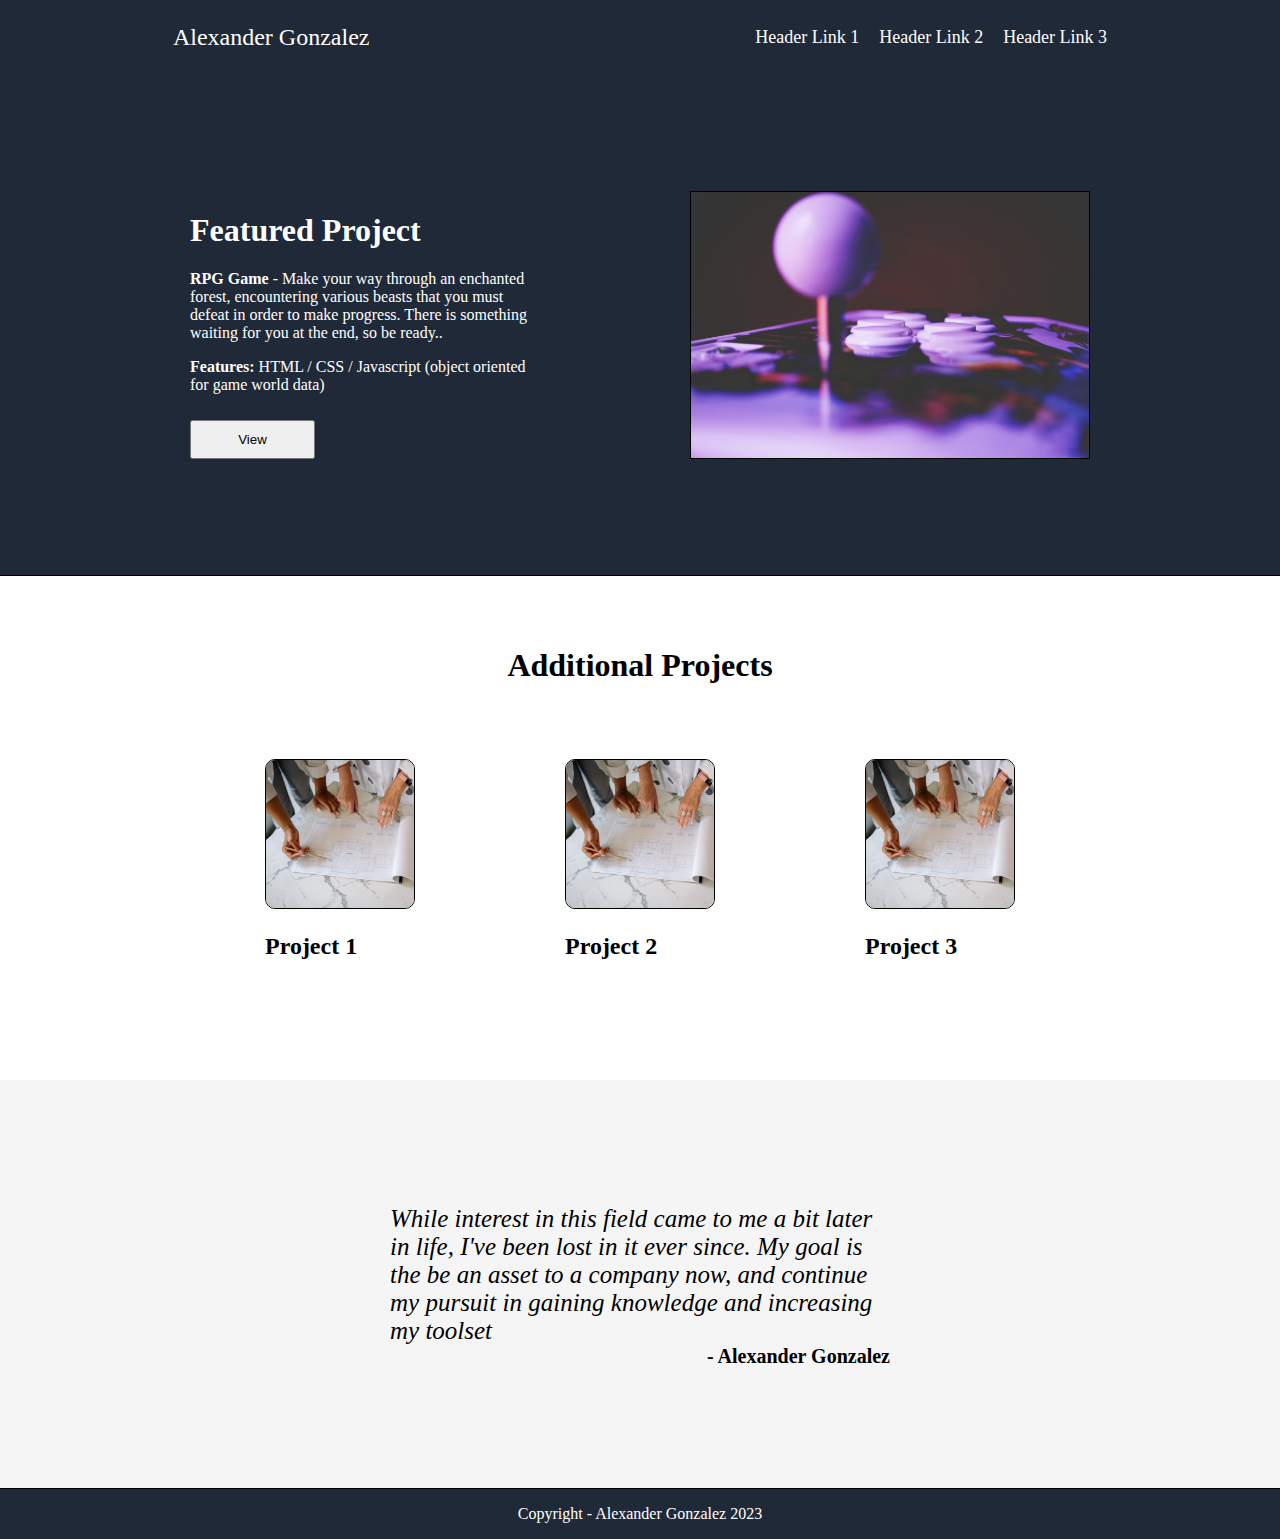
==== index.html @ 83e9dd3e "Finish Website Layout" ====
<!DOCTYPE html>
<html lang="en">
<head>
    <meta charset="UTF-8">
    <meta http-equiv="X-UA-Compatible" content="IE=edge">
    <meta name="viewport" content="width=device-width, initial-scale=1.0">
    <link rel="stylesheet" href="style.css">
    <title>Document</title>
</head>
<body>
    <header>
        <div class="header">
            <a href="#">Alexander Gonzalez</a>
            <ul>
                <li><a href="">Header Link 1</a></li>
                <li><a href="">Header Link 2</a></li>
                <li><a href="">Header Link 3</a></li>
            </ul>
        </div>
        <div class="banner">
            <div class="bannerLeft">
            <h1>Featured Project</h1>
            <p><strong>RPG Game</strong> - Make your way through an enchanted forest, encountering various beasts that you must defeat in order to make progress. There is something waiting for you at the end, so be ready..</p>
            <p><strong>Features:</strong> HTML / CSS / Javascript (object oriented for game world data)</p>
            <button><a href="">View</a></button> 
            </div>
            <div class="bannerRight">
                <img src="img/gameController.jpg">            
            </div>
        </div>
    </header>
    <div class="projectsContainer">
        <h1>Additional Projects</h1>
        <div class="projects">
            <div>
                <a href="#"><img src="/img/projects.jpg" alt=""></a>
                <h2>Project 1</h2>
            </div>
            <div>
                <a href="#"><img src="/img/projects.jpg" alt=""></a>
                <h2>Project 2</h2>
            </div>
            <div>
                <a href="#"><img src="/img/projects.jpg" alt=""></a>
                <h2>Project 3</h2>
            </div>
        </div>
    </div>
    <div class="goalsContainer">
        <div class="goals">
            <p class="goalsQuote">While interest in this field came to me a bit later in life, I've been lost in it ever since. My goal is the be an asset to a company now, and continue my pursuit in gaining knowledge and increasing my toolset</p>
            <p class="goalsQuoteAuthor">- Alexander Gonzalez</p>
        </div>
    </div>
    <footer>
        <p>Copyright - Alexander Gonzalez 2023</p>
    </footer>
</body>
</html>
---- style.css ----
html {
    box-sizing: border-box;
  }
  *, *:before, *:after {
    box-sizing: inherit;
}

a, li {
    text-decoration: none;
    list-style-type: none;
}

body {
    display: flex;
    flex-direction: column;
    margin: 0;
}

.header a, header li {
    color: white;
}

header {
    display: flex;
    flex-direction: column;
    flex: 1 1 100px;
    margin-bottom: 50px;
    border-bottom: 1px solid rgb(0, 0, 0);
}

.header {
    display: flex;
    flex: 0 0 75px;
    justify-content: space-around;
    align-items: center;
    background: #1f2937;
    font-size: 24px;
    color: white;
}

header ul {
    display: flex;
    gap: 20px;
    font-size: 18px;
    font: white;
}

.banner {
    display: flex;
    flex: 1 1 500px;
    padding: 0 100px;
    justify-content: center;
    align-items: center;
    background: #1f2937;
    height: 350px;
    color: white;
}

.bannerLeft {
    flex: 0 1 500px;
    padding: 10px 75px;
    min-width: 430px;
}

.bannerLeft button, .bannerLeft a {
    padding: 10px;
    margin-top: 10px;;
    width: 125px;
    color: black;
    text-align: center;
}    

.bannerRight {
    display: flex;
    flex: 0 3 250px;
    padding: 10px 75px;
}

.bannerRight img {
    flex: 1 1 300px;
    max-width: 400px;
    border: 1px solid black;
}

.projectsContainer {
    margin-bottom: 100px;
}

.projectsContainer h1 {
    text-align: center;
    margin-bottom: 75px;
}

.projects {
    display: flex;
    justify-content: center;
    flex-wrap: wrap;
    gap: 150px;
}

.projects a img {
    max-width: 150px;
    border-radius: 10px;
    border: 1px solid black;
}

.goalsContainer {
    display: flex;
    flex-direction: column;
    align-items: center;
    padding: 100px 0;
    background: #f5f5f5;
}

.goals {
    width: 500px;
}

.goalsQuote {
    width: 500px;
    margin-bottom: 0;
    font-size: 25px;
    font-style: italic;
}

.goalsQuoteAuthor {
    margin-top: 0;
    font-size: 20px;
    font-weight: bold;
    text-align: right;
}

footer {
    display: flex;
    justify-content: center;
    background: #1f2937;
    border-top: 1px solid rgb(0, 0, 0);
    color: white;
}
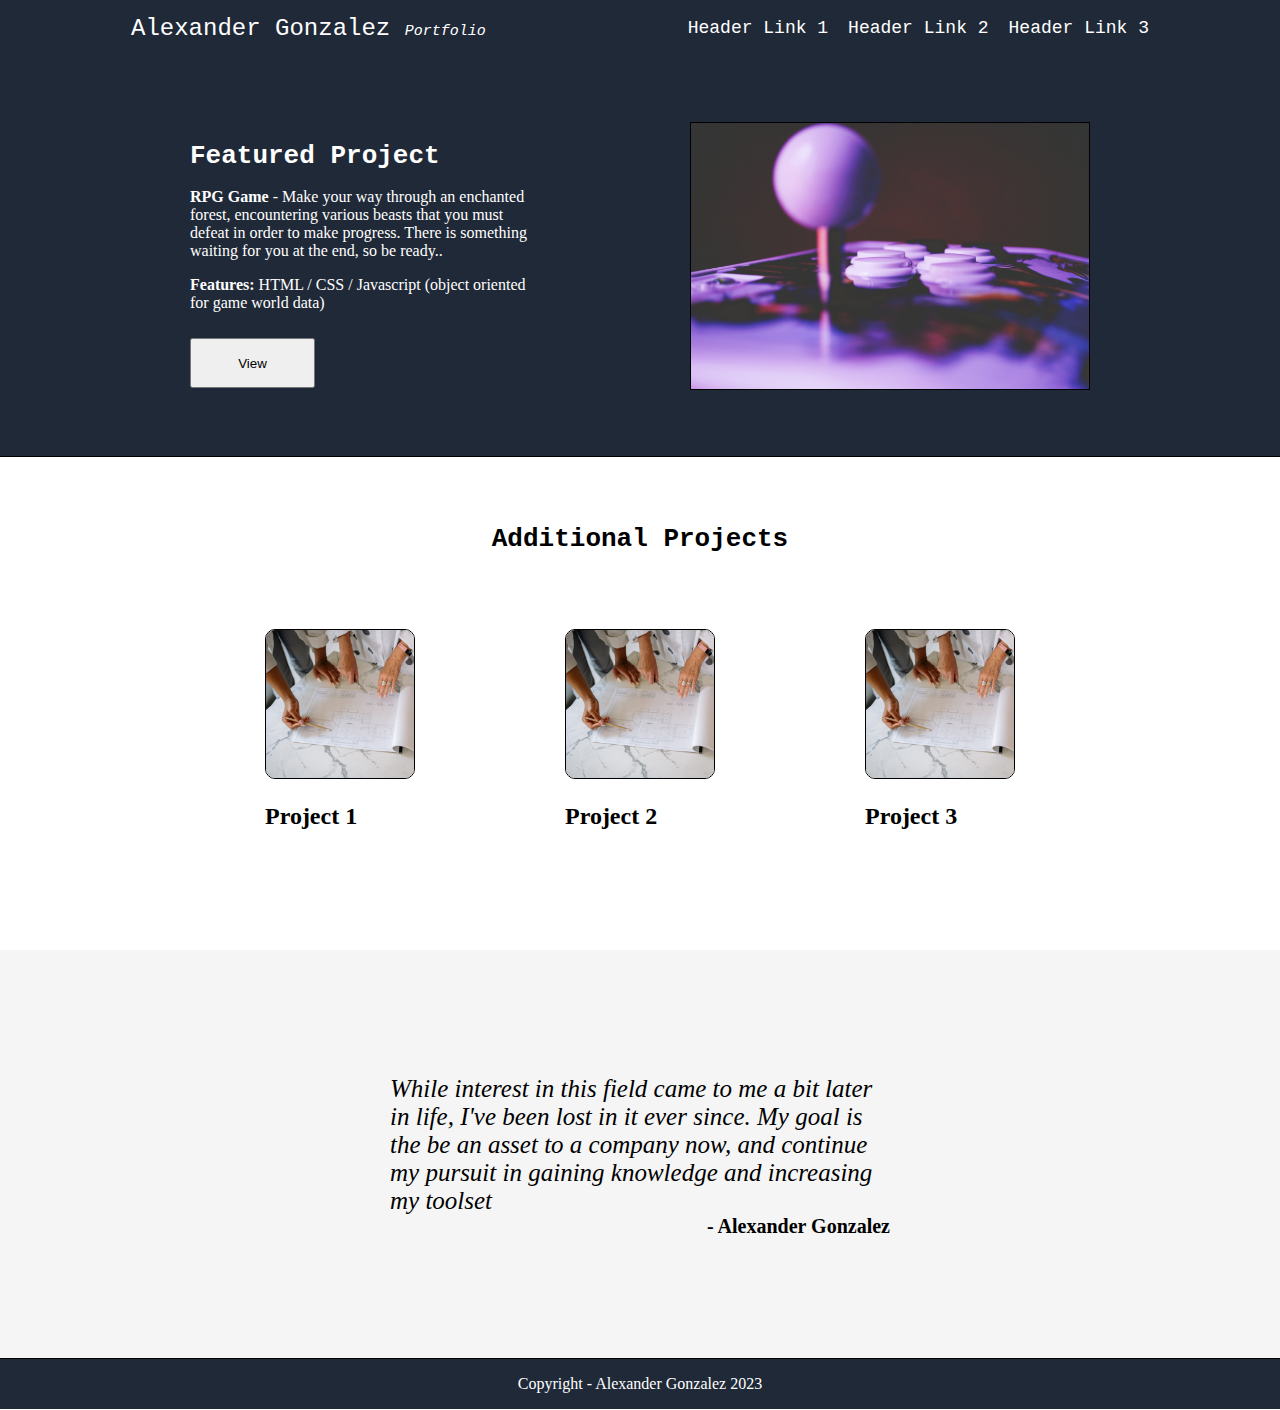
==== commit ad79e281: "Add font-family Monospace for header and links" ====
--- a/index.html
+++ b/index.html
@@ -10,7 +10,7 @@
 <body>
     <header>
         <div class="header">
-            <a href="#">Alexander Gonzalez</a>
+            <a href="#">Alexander Gonzalez <i>Portfolio</i></a>
             <ul>
                 <li><a href="">Header Link 1</a></li>
                 <li><a href="">Header Link 2</a></li>
@@ -22,7 +22,7 @@
             <h1>Featured Project</h1>
             <p><strong>RPG Game</strong> - Make your way through an enchanted forest, encountering various beasts that you must defeat in order to make progress. There is something waiting for you at the end, so be ready..</p>
             <p><strong>Features:</strong> HTML / CSS / Javascript (object oriented for game world data)</p>
-            <button><a href="">View</a></button> 
+            <a href=""><button>View</button></a>
             </div>
             <div class="bannerRight">
                 <img src="img/gameController.jpg">            
--- a/style.css
+++ b/style.css
@@ -8,6 +8,11 @@
 a, li {
     text-decoration: none;
     list-style-type: none;
+    font-family: Monospace;
+}
+
+h1 {
+    font-family: Monospace;
 }
 
 body {
@@ -20,6 +25,10 @@
     color: white;
 }
 
+.header a i {
+    font-size: 15px;
+}
+
 header {
     display: flex;
     flex-direction: column;
@@ -30,7 +39,8 @@
 
 .header {
     display: flex;
-    flex: 0 0 75px;
+    flex: 0 0 50px;
+    padding: 0 50px;
     justify-content: space-around;
     align-items: center;
     background: #1f2937;
@@ -47,12 +57,11 @@
 
 .banner {
     display: flex;
-    flex: 1 1 500px;
+    flex: 1 1 400px;
     padding: 0 100px;
     justify-content: center;
     align-items: center;
     background: #1f2937;
-    height: 350px;
     color: white;
 }
 
@@ -62,13 +71,17 @@
     min-width: 430px;
 }
 
+button:hover {
+    cursor: pointer;
+}
+
 .bannerLeft button, .bannerLeft a {
-    padding: 10px;
-    margin-top: 10px;;
+    height: 50px;
+    margin-top: 10px;
     width: 125px;
     color: black;
     text-align: center;
-}    
+}
 
 .bannerRight {
     display: flex;
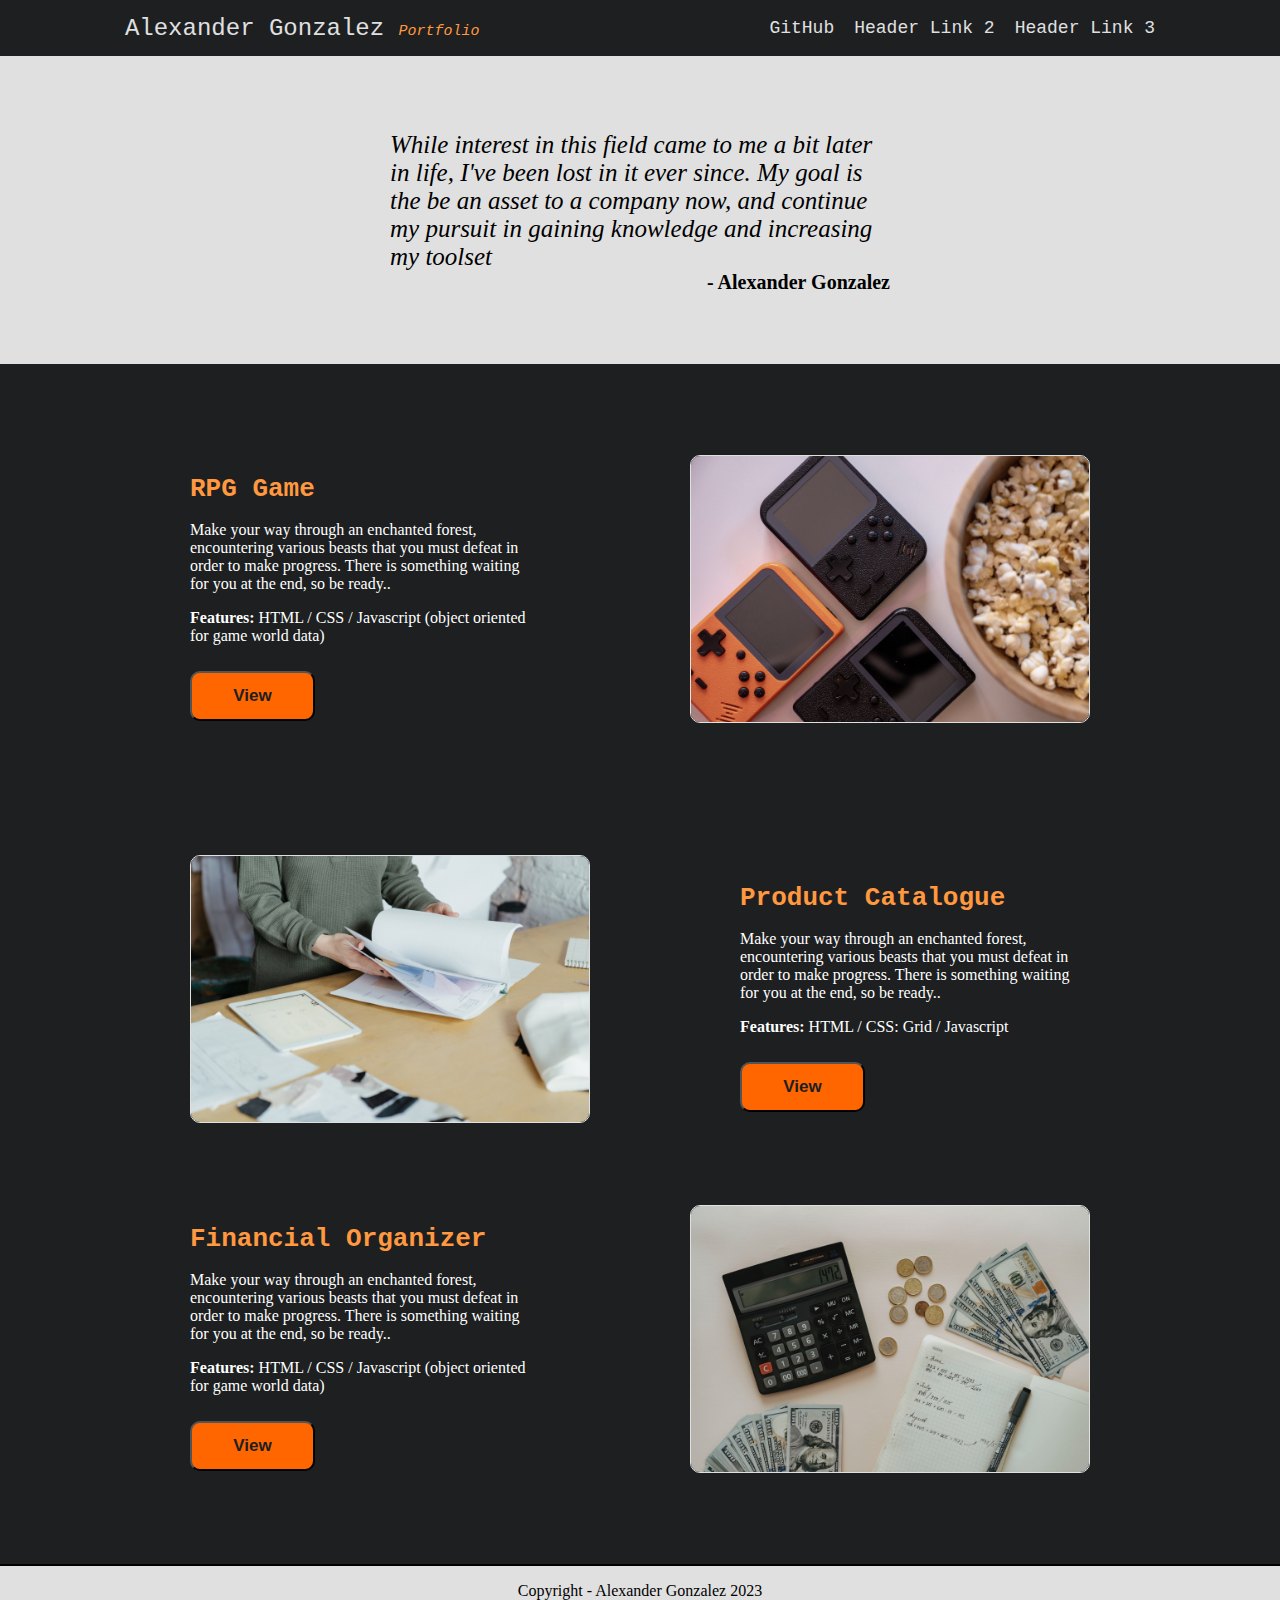
==== commit 5eab6321: "Change Page Layout and all all three Projects" ====
--- a/index.html
+++ b/index.html
@@ -5,53 +5,65 @@
     <meta http-equiv="X-UA-Compatible" content="IE=edge">
     <meta name="viewport" content="width=device-width, initial-scale=1.0">
     <link rel="stylesheet" href="style.css">
-    <title>Document</title>
+    <title>Alexander Gonzalez Portfolio</title>
 </head>
 <body>
     <header>
         <div class="header">
-            <a href="#">Alexander Gonzalez <i>Portfolio</i></a>
+            <a href="#">Alexander Gonzalez <i class="portfolio">Portfolio</i></a>
             <ul>
-                <li><a href="">Header Link 1</a></li>
+                <li><a href="https://github.com/AGonzalezWebsites/landingPage">GitHub</a></li>
                 <li><a href="">Header Link 2</a></li>
                 <li><a href="">Header Link 3</a></li>
             </ul>
         </div>
+        <div class="goalsContainer">
+            <div class="goals">
+                <p class="goalsQuote">While interest in this field came to me a bit later in life, I've been lost in it ever since. My goal is the be an asset to a company now, and continue my pursuit in gaining knowledge and increasing my toolset</p>
+                <p class="goalsQuoteAuthor">- Alexander Gonzalez</p>
+            </div>
+        </div>
+
         <div class="banner">
             <div class="bannerLeft">
-            <h1>Featured Project</h1>
-            <p><strong>RPG Game</strong> - Make your way through an enchanted forest, encountering various beasts that you must defeat in order to make progress. There is something waiting for you at the end, so be ready..</p>
+            <h1>RPG Game</h1>
+            <p>Make your way through an enchanted forest, encountering various beasts that you must defeat in order to make progress. There is something waiting for you at the end, so be ready..</p>
             <p><strong>Features:</strong> HTML / CSS / Javascript (object oriented for game world data)</p>
-            <a href=""><button>View</button></a>
+            <a target="#" href="projects/jsGame/"><button>View</button></a>
             </div>
             <div class="bannerRight">
-                <img src="img/gameController.jpg">            
+                <img class="gameImage" src="img/game.jpg">            
             </div>
         </div>
-    </header>
-    <div class="projectsContainer">
-        <h1>Additional Projects</h1>
-        <div class="projects">
-            <div>
-                <a href="#"><img src="/img/projects.jpg" alt=""></a>
-                <h2>Project 1</h2>
+
+        <div class="banner">
+            
+            <div class="bannerRight">
+                <img src="img/catalogue.jpg">            
             </div>
-            <div>
-                <a href="#"><img src="/img/projects.jpg" alt=""></a>
-                <h2>Project 2</h2>
+
+            <div class="bannerLeft">
+                <h1>Product Catalogue</h1>
+                <p>Make your way through an enchanted forest, encountering various beasts that you must defeat in order to make progress. There is something waiting for you at the end, so be ready..</p>
+                <p><strong>Features:</strong> HTML / CSS: Grid / Javascript</p>
+                <a target="#" href="projects/gridNotes/"><button>View</button></a>
+                </div>
+        </div>
+
+        <div class="banner bottomBanner">
+            <div class="bannerLeft">
+            <h1>Financial Organizer</h1>
+            <p>Make your way through an enchanted forest, encountering various beasts that you must defeat in order to make progress. There is something waiting for you at the end, so be ready..</p>
+            <p><strong>Features:</strong> HTML / CSS / Javascript (object oriented for game world data)</p>
+            <a target="#" href="projects/financialOrganizer/"><button>View</button></a>
             </div>
-            <div>
-                <a href="#"><img src="/img/projects.jpg" alt=""></a>
-                <h2>Project 3</h2>
+            <div class="bannerRight">
+                <img src="img/finances.jpg">            
             </div>
         </div>
-    </div>
-    <div class="goalsContainer">
-        <div class="goals">
-            <p class="goalsQuote">While interest in this field came to me a bit later in life, I've been lost in it ever since. My goal is the be an asset to a company now, and continue my pursuit in gaining knowledge and increasing my toolset</p>
-            <p class="goalsQuoteAuthor">- Alexander Gonzalez</p>
-        </div>
-    </div>
+
+    </header>
+    
     <footer>
         <p>Copyright - Alexander Gonzalez 2023</p>
     </footer>
--- a/style.css
+++ b/style.css
@@ -22,28 +22,28 @@
 }
 
 .header a, header li {
-    color: white;
+    color: #e0e0e0;
 }
 
-.header a i {
+.portfolio {
     font-size: 15px;
+    color: #ff983f;
 }
 
 header {
     display: flex;
     flex-direction: column;
     flex: 1 1 100px;
-    margin-bottom: 50px;
     border-bottom: 1px solid rgb(0, 0, 0);
 }
 
 .header {
     display: flex;
     flex: 0 0 50px;
-    padding: 0 50px;
+    padding: 50p 50px;
     justify-content: space-around;
     align-items: center;
-    background: #1f2937;
+    background: #1D1F21;
     font-size: 24px;
     color: white;
 }
@@ -55,14 +55,23 @@
     font: white;
 }
 
+.banner h1 {
+    color: #ff983f;
+}
+
 .banner {
     display: flex;
     flex: 1 1 400px;
-    padding: 0 100px;
+    padding: 100px 100px 50px 100px;
     justify-content: center;
     align-items: center;
-    background: #1f2937;
+    background: #1D1F21;
     color: white;
+    overflow-y: hidden;
+}
+
+.bottomBanner {
+    padding-bottom: 150px;
 }
 
 .bannerLeft {
@@ -79,8 +88,12 @@
     height: 50px;
     margin-top: 10px;
     width: 125px;
-    color: black;
+    background-color: #FF6600;
+    color: #1D1F21;
+    font-size: 17px;
+    font-weight: bold;
     text-align: center;
+    border-radius: 10px;
 }
 
 .bannerRight {
@@ -92,16 +105,20 @@
 .bannerRight img {
     flex: 1 1 300px;
     max-width: 400px;
-    border: 1px solid black;
+    border: 1px solid #e0e0e0;
+    border-radius: 10px;
 }
 
 .projectsContainer {
-    margin-bottom: 100px;
+    padding: 0px 0 100px 0;
+    background: #1D1F21;
+    color: white;
 }
 
 .projectsContainer h1 {
     text-align: center;
     margin-bottom: 75px;
+    color: #ff983f;
 }
 
 .projects {
@@ -117,12 +134,16 @@
     border: 1px solid black;
 }
 
+.gameImage {
+    filter: saturate(.7);
+}
+
 .goalsContainer {
     display: flex;
     flex-direction: column;
     align-items: center;
-    padding: 100px 0;
-    background: #f5f5f5;
+    padding: 50px 0;
+    background: #e0e0e0;
 }
 
 .goals {
@@ -146,7 +167,7 @@
 footer {
     display: flex;
     justify-content: center;
-    background: #1f2937;
+    background: #e0e0e0;
     border-top: 1px solid rgb(0, 0, 0);
-    color: white;
+    color: black;
 }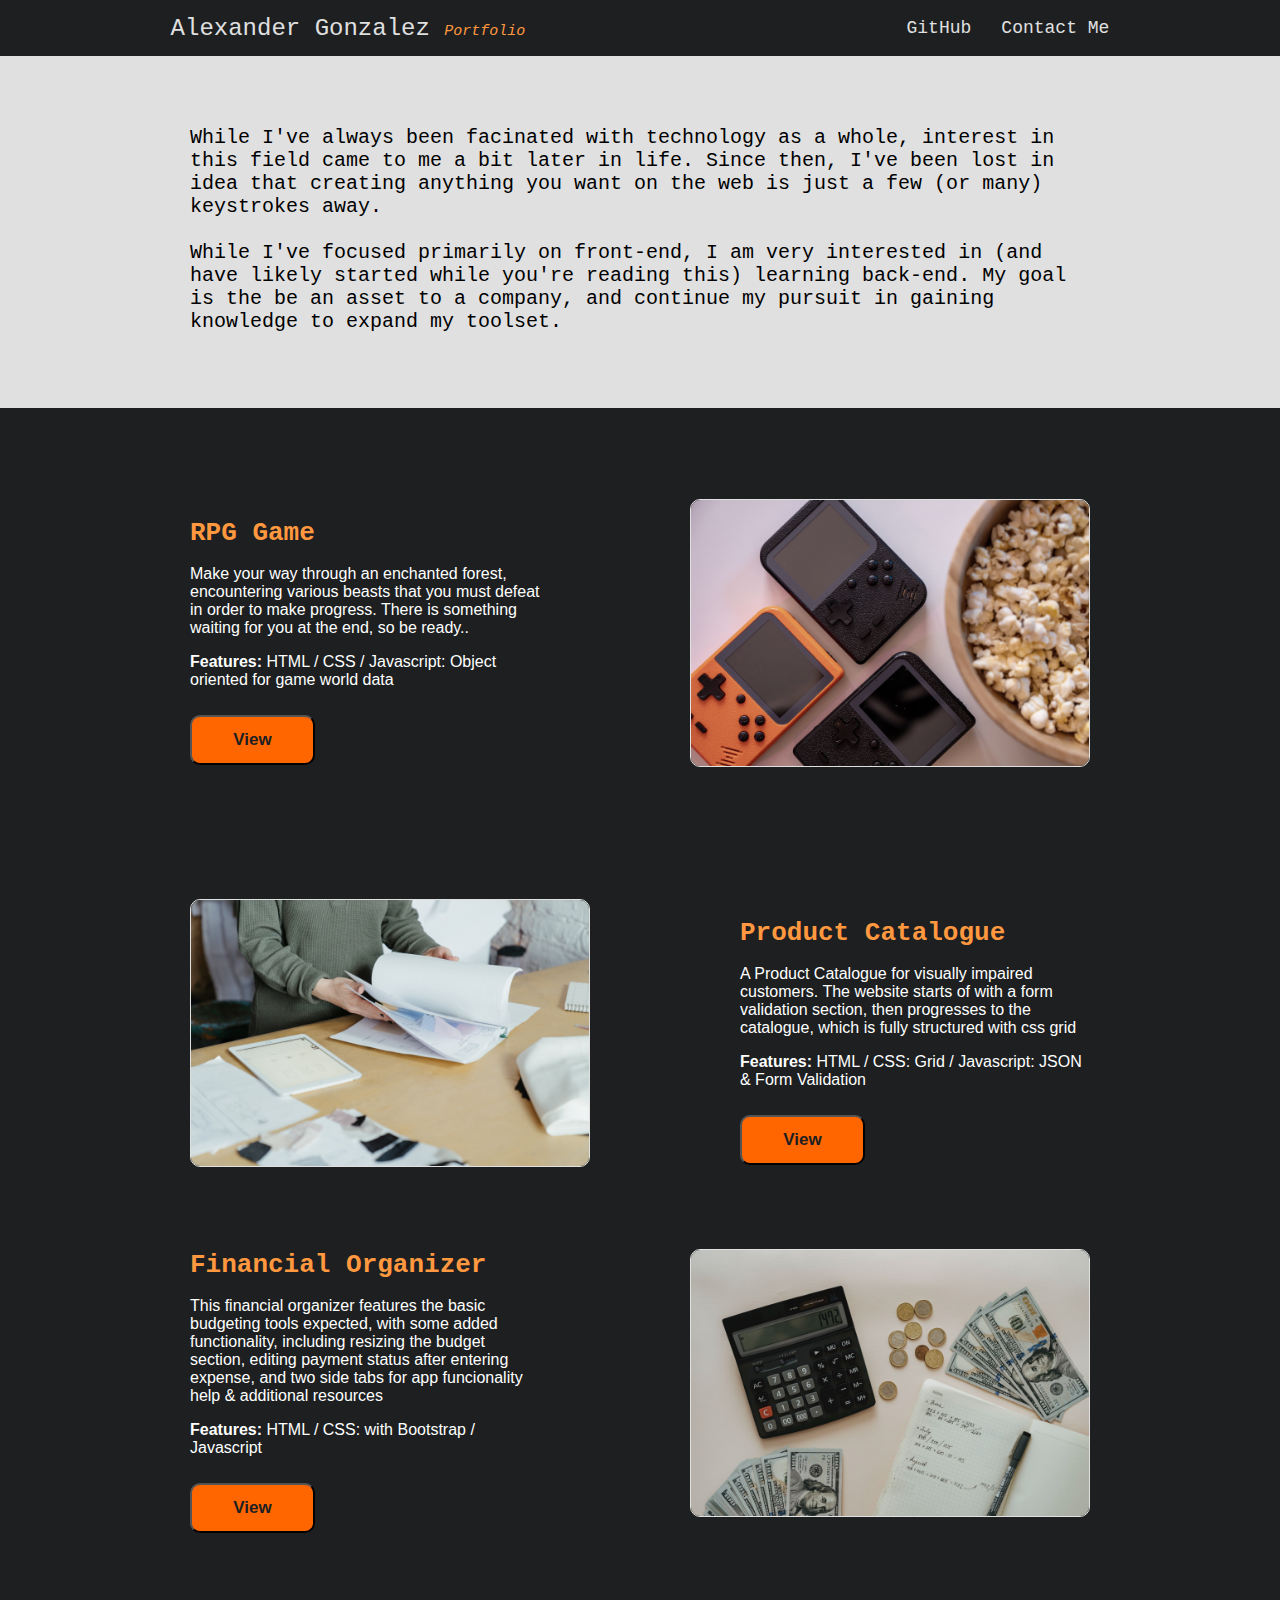
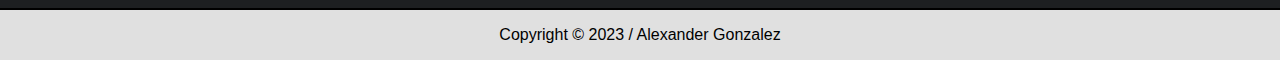
==== commit 58ab806e: "Add link Functionality and update text" ====
--- a/index.html
+++ b/index.html
@@ -12,15 +12,15 @@
         <div class="header">
             <a href="#">Alexander Gonzalez <i class="portfolio">Portfolio</i></a>
             <ul>
-                <li><a href="https://github.com/AGonzalezWebsites/landingPage">GitHub</a></li>
-                <li><a href="">Header Link 2</a></li>
-                <li><a href="">Header Link 3</a></li>
+                <li class="firstLink"><a target="#" href="https://github.com/AGonzalezWebsites">GitHub</a></li>
+                <li><a href="mailto: agonzalezwebsites@gmail.com">Contact Me</a></li>
             </ul>
         </div>
         <div class="goalsContainer">
             <div class="goals">
-                <p class="goalsQuote">While interest in this field came to me a bit later in life, I've been lost in it ever since. My goal is the be an asset to a company now, and continue my pursuit in gaining knowledge and increasing my toolset</p>
-                <p class="goalsQuoteAuthor">- Alexander Gonzalez</p>
+                <p class="goalsQuote">While I've always been facinated with technology as a whole, interest in this field came to me a bit later in life. Since then, I've been lost in idea that creating anything you want on the web is just a few (or many) keystrokes away.
+                <br><br>
+                While I've focused primarily on front-end, I am very interested in (and have likely started while you're reading this) learning back-end. My goal is the be an asset to a company, and continue my pursuit in gaining knowledge to expand my toolset.</p>
             </div>
         </div>
 
@@ -28,7 +28,7 @@
             <div class="bannerLeft">
             <h1>RPG Game</h1>
             <p>Make your way through an enchanted forest, encountering various beasts that you must defeat in order to make progress. There is something waiting for you at the end, so be ready..</p>
-            <p><strong>Features:</strong> HTML / CSS / Javascript (object oriented for game world data)</p>
+            <p><strong>Features:</strong> HTML / CSS / Javascript: Object oriented for game world data</p>
             <a target="#" href="projects/jsGame/"><button>View</button></a>
             </div>
             <div class="bannerRight">
@@ -44,8 +44,8 @@
 
             <div class="bannerLeft">
                 <h1>Product Catalogue</h1>
-                <p>Make your way through an enchanted forest, encountering various beasts that you must defeat in order to make progress. There is something waiting for you at the end, so be ready..</p>
-                <p><strong>Features:</strong> HTML / CSS: Grid / Javascript</p>
+                <p>A Product Catalogue for visually impaired customers. The website starts of with a form validation section, then progresses to the catalogue, which is fully structured with css grid</p>
+                <p><strong>Features:</strong> HTML / CSS: Grid / Javascript: JSON & Form Validation</p>
                 <a target="#" href="projects/gridNotes/"><button>View</button></a>
                 </div>
         </div>
@@ -53,8 +53,8 @@
         <div class="banner bottomBanner">
             <div class="bannerLeft">
             <h1>Financial Organizer</h1>
-            <p>Make your way through an enchanted forest, encountering various beasts that you must defeat in order to make progress. There is something waiting for you at the end, so be ready..</p>
-            <p><strong>Features:</strong> HTML / CSS / Javascript (object oriented for game world data)</p>
+            <p>This financial organizer features the basic budgeting tools expected, with some added functionality, including resizing the budget section, editing payment status after entering expense, and two side tabs for app funcionality help & additional resources</p>
+            <p><strong>Features:</strong> HTML / CSS: with Bootstrap / Javascript</p>
             <a target="#" href="projects/financialOrganizer/"><button>View</button></a>
             </div>
             <div class="bannerRight">
@@ -65,7 +65,7 @@
     </header>
     
     <footer>
-        <p>Copyright - Alexander Gonzalez 2023</p>
+        <p>Copyright	&#169; 2023 / Alexander Gonzalez </p>
     </footer>
 </body>
 </html>--- a/style.css
+++ b/style.css
@@ -15,10 +15,18 @@
     font-family: Monospace;
 }
 
+p {
+    font-family:'Franklin Gothic Medium', 'Arial Narrow', Arial, sans-serif
+}
+
 body {
     display: flex;
     flex-direction: column;
     margin: 0;
+}
+
+.firstLink {
+    padding-right: 10px;
 }
 
 .header a, header li {
@@ -142,19 +150,20 @@
     display: flex;
     flex-direction: column;
     align-items: center;
-    padding: 50px 0;
+    padding: 50px 0 75px 0;
     background: #e0e0e0;
 }
 
 .goals {
-    width: 500px;
+    justify-content: center;
+    display: flex;
 }
 
 .goalsQuote {
-    width: 500px;
+    flex: 0 1 900px;
     margin-bottom: 0;
-    font-size: 25px;
-    font-style: italic;
+    font-size: 20px;
+    font-family: 'Courier New', Courier, monospace;
 }
 
 .goalsQuoteAuthor {
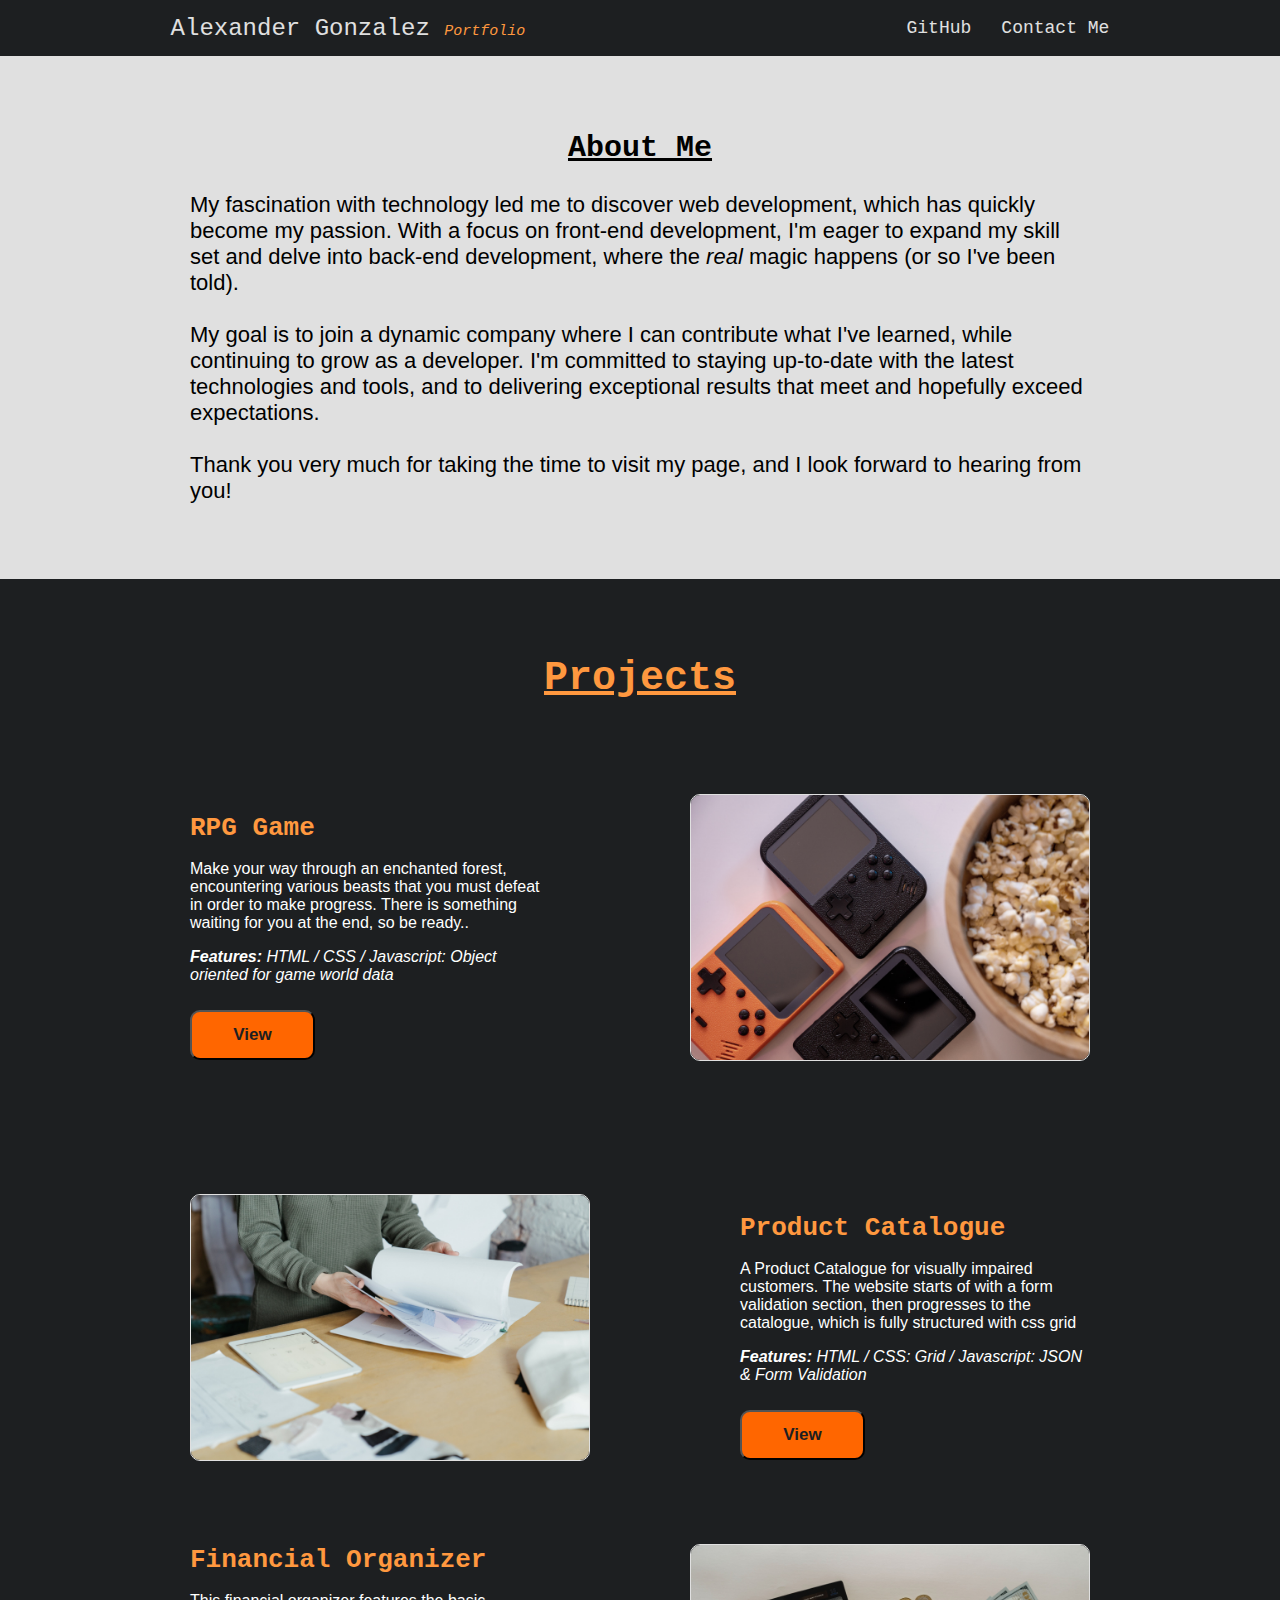
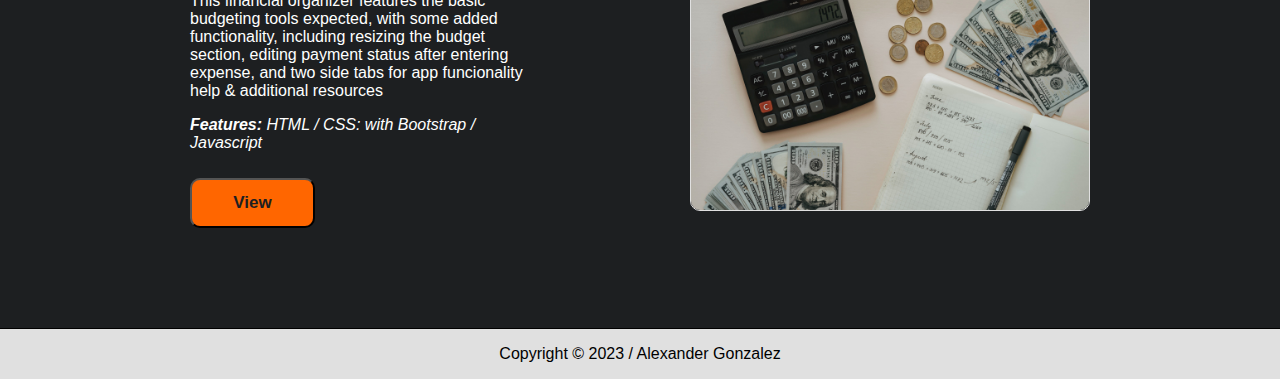
==== commit f059ca0a: "Adjust Objective Statement" ====
--- a/index.html
+++ b/index.html
@@ -17,18 +17,24 @@
             </ul>
         </div>
         <div class="goalsContainer">
+            <div><h1>About Me</h1></div>
             <div class="goals">
-                <p class="goalsQuote">While I've always been facinated with technology as a whole, interest in this field came to me a bit later in life. Since then, I've been lost in idea that creating anything you want on the web is just a few (or many) keystrokes away.
+                <p class="goalsQuote">
                 <br><br>
-                While I've focused primarily on front-end, I am very interested in (and have likely started while you're reading this) learning back-end. My goal is the be an asset to a company, and continue my pursuit in gaining knowledge to expand my toolset.</p>
+                My fascination with technology led me to discover web development, which has quickly become my passion. With a focus on front-end development, I'm eager to expand my skill set and delve into back-end development, where the <i>real</i> magic happens (or so I've been told).
+                <br><br>
+                My goal is to join a dynamic company where I can contribute what I've learned, while continuing to grow as a developer. I'm committed to staying up-to-date with the latest technologies and tools, and to delivering exceptional results that meet and hopefully exceed expectations.
+                <br><br>
+                Thank you very much for taking the time to visit my page, and I look forward to hearing from you!
+                </p>
             </div>
         </div>
-
+        <div class="bannerTitle"><h1>Projects</h1></div>
         <div class="banner">
             <div class="bannerLeft">
             <h1>RPG Game</h1>
             <p>Make your way through an enchanted forest, encountering various beasts that you must defeat in order to make progress. There is something waiting for you at the end, so be ready..</p>
-            <p><strong>Features:</strong> HTML / CSS / Javascript: Object oriented for game world data</p>
+            <p><i><strong>Features:</strong> HTML / CSS / Javascript: Object oriented for game world data</i></p>
             <a target="#" href="projects/jsGame/"><button>View</button></a>
             </div>
             <div class="bannerRight">
@@ -45,7 +51,7 @@
             <div class="bannerLeft">
                 <h1>Product Catalogue</h1>
                 <p>A Product Catalogue for visually impaired customers. The website starts of with a form validation section, then progresses to the catalogue, which is fully structured with css grid</p>
-                <p><strong>Features:</strong> HTML / CSS: Grid / Javascript: JSON & Form Validation</p>
+                <p><i><strong>Features:</strong> HTML / CSS: Grid / Javascript: JSON & Form Validation</i></p>
                 <a target="#" href="projects/gridNotes/"><button>View</button></a>
                 </div>
         </div>
@@ -54,7 +60,7 @@
             <div class="bannerLeft">
             <h1>Financial Organizer</h1>
             <p>This financial organizer features the basic budgeting tools expected, with some added functionality, including resizing the budget section, editing payment status after entering expense, and two side tabs for app funcionality help & additional resources</p>
-            <p><strong>Features:</strong> HTML / CSS: with Bootstrap / Javascript</p>
+            <p><i><strong>Features:</strong> HTML / CSS: with Bootstrap / Javascript</i></p>
             <a target="#" href="projects/financialOrganizer/"><button>View</button></a>
             </div>
             <div class="bannerRight">
--- a/style.css
+++ b/style.css
@@ -63,6 +63,16 @@
     font: white;
 }
 
+.bannerTitle {
+    background: #1D1F21;
+    color: #ff983f;
+    text-align: center;
+    font-size: 20px;
+    text-decoration: underline;
+    padding: 50px 0 0 0;
+}
+
+
 .banner h1 {
     color: #ff983f;
 }
@@ -70,7 +80,7 @@
 .banner {
     display: flex;
     flex: 1 1 400px;
-    padding: 100px 100px 50px 100px;
+    padding: 50px 100px 50px 100px;
     justify-content: center;
     align-items: center;
     background: #1D1F21;
@@ -150,7 +160,7 @@
     display: flex;
     flex-direction: column;
     align-items: center;
-    padding: 50px 0 75px 0;
+    padding: 75px 10px;
     background: #e0e0e0;
 }
 
@@ -161,22 +171,19 @@
 
 .goalsQuote {
     flex: 0 1 900px;
-    margin-bottom: 0;
-    font-size: 20px;
-    font-family: 'Courier New', Courier, monospace;
+    margin: 0;
+    font-size: 22px;
 }
 
-.goalsQuoteAuthor {
-    margin-top: 0;
-    font-size: 20px;
-    font-weight: bold;
-    text-align: right;
+.goalsContainer h1 {
+    font-size: 30px;
+    text-decoration: underline;
+    margin: 0 0 -25px 0;
 }
 
 footer {
     display: flex;
     justify-content: center;
     background: #e0e0e0;
-    border-top: 1px solid rgb(0, 0, 0);
     color: black;
 }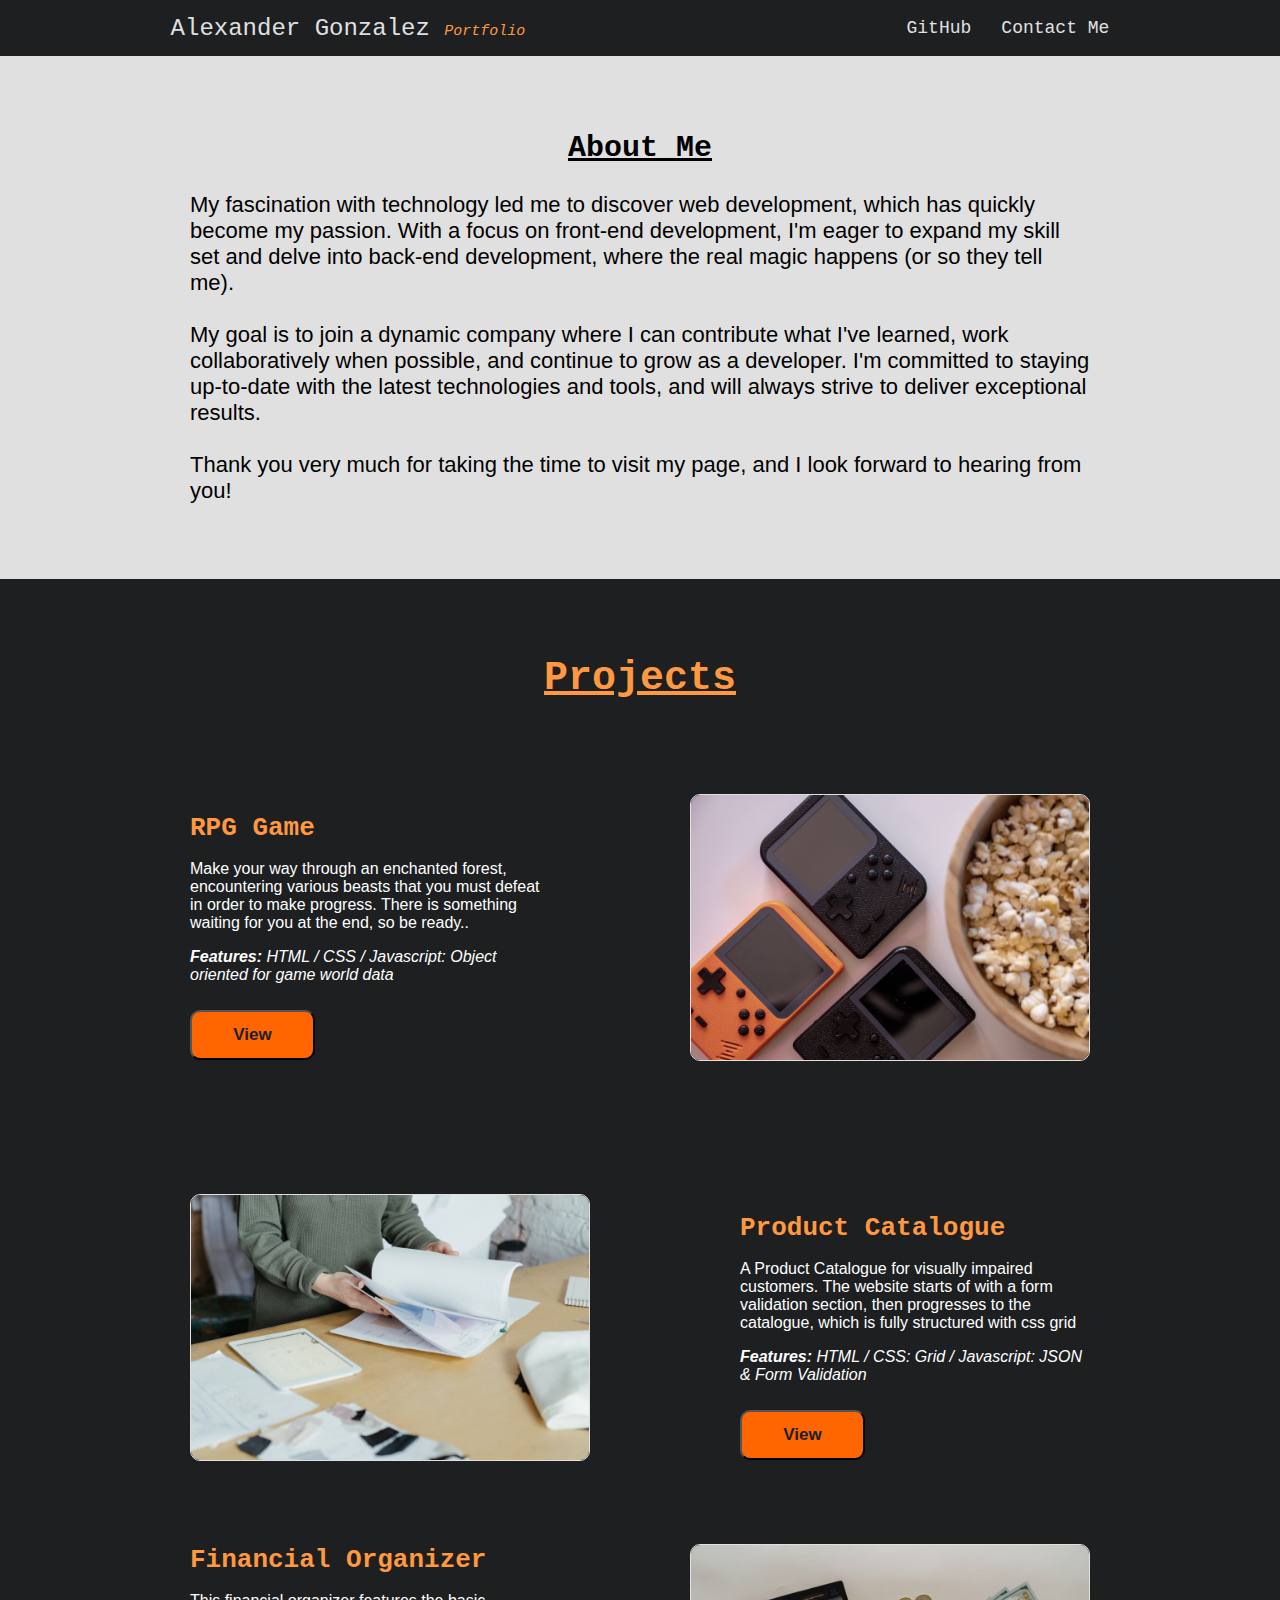
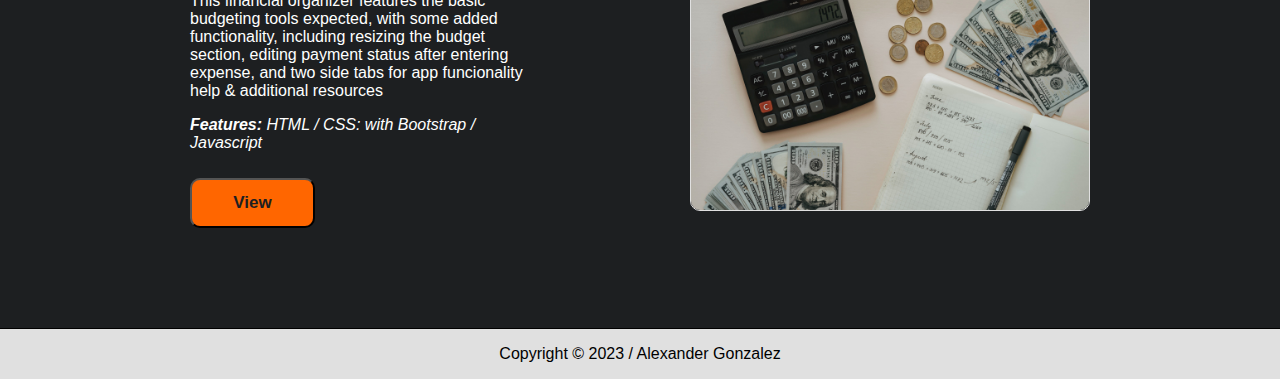
==== commit 00bd764b: "Edit Objective Statement" ====
--- a/index.html
+++ b/index.html
@@ -21,9 +21,9 @@
             <div class="goals">
                 <p class="goalsQuote">
                 <br><br>
-                My fascination with technology led me to discover web development, which has quickly become my passion. With a focus on front-end development, I'm eager to expand my skill set and delve into back-end development, where the <i>real</i> magic happens (or so I've been told).
+                My fascination with technology led me to discover web development, which has quickly become my passion. With a focus on front-end development, I'm eager to expand my skill set and delve into back-end development, where the real magic happens (or so they tell me).
                 <br><br>
-                My goal is to join a dynamic company where I can contribute what I've learned, while continuing to grow as a developer. I'm committed to staying up-to-date with the latest technologies and tools, and to delivering exceptional results that meet and hopefully exceed expectations.
+                My goal is to join a dynamic company where I can contribute what I've learned, work collaboratively when possible, and continue to grow as a developer. I'm committed to staying up-to-date with the latest technologies and tools, and will always strive to deliver exceptional results.
                 <br><br>
                 Thank you very much for taking the time to visit my page, and I look forward to hearing from you!
                 </p>
